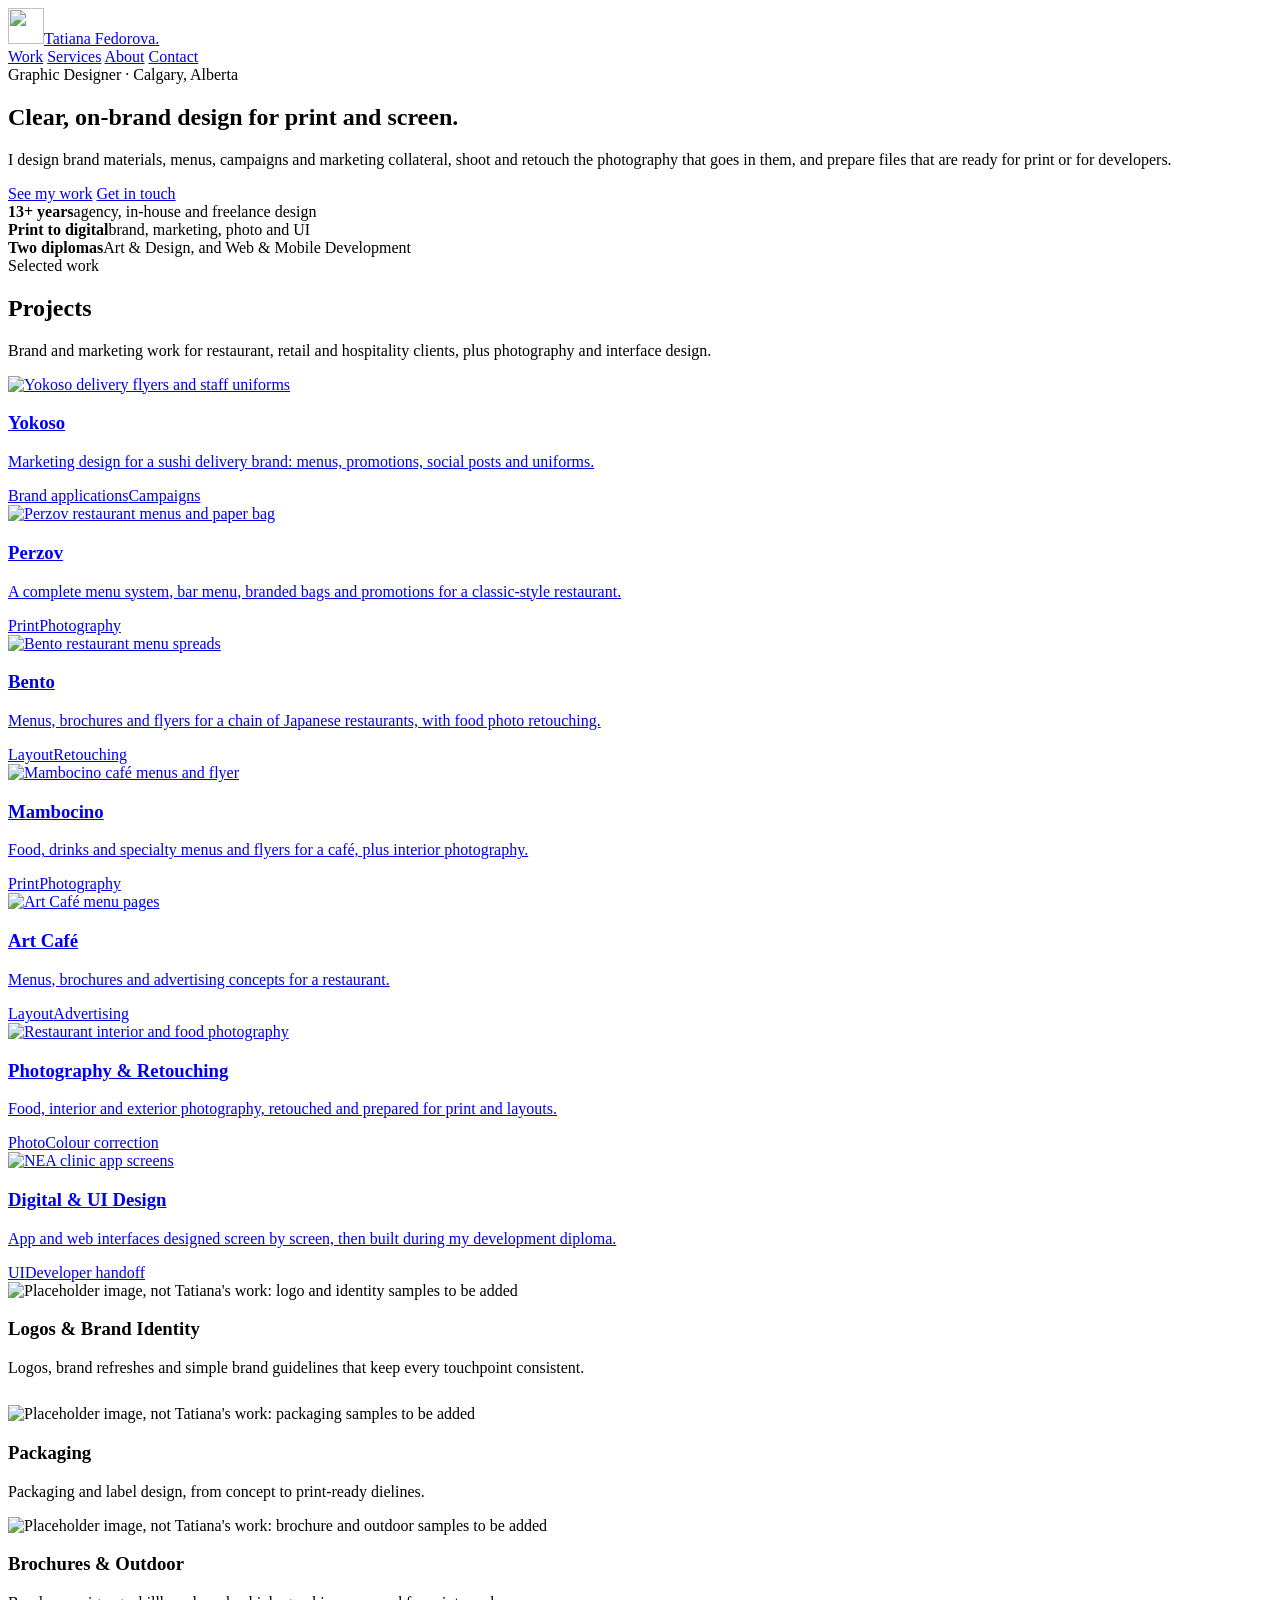
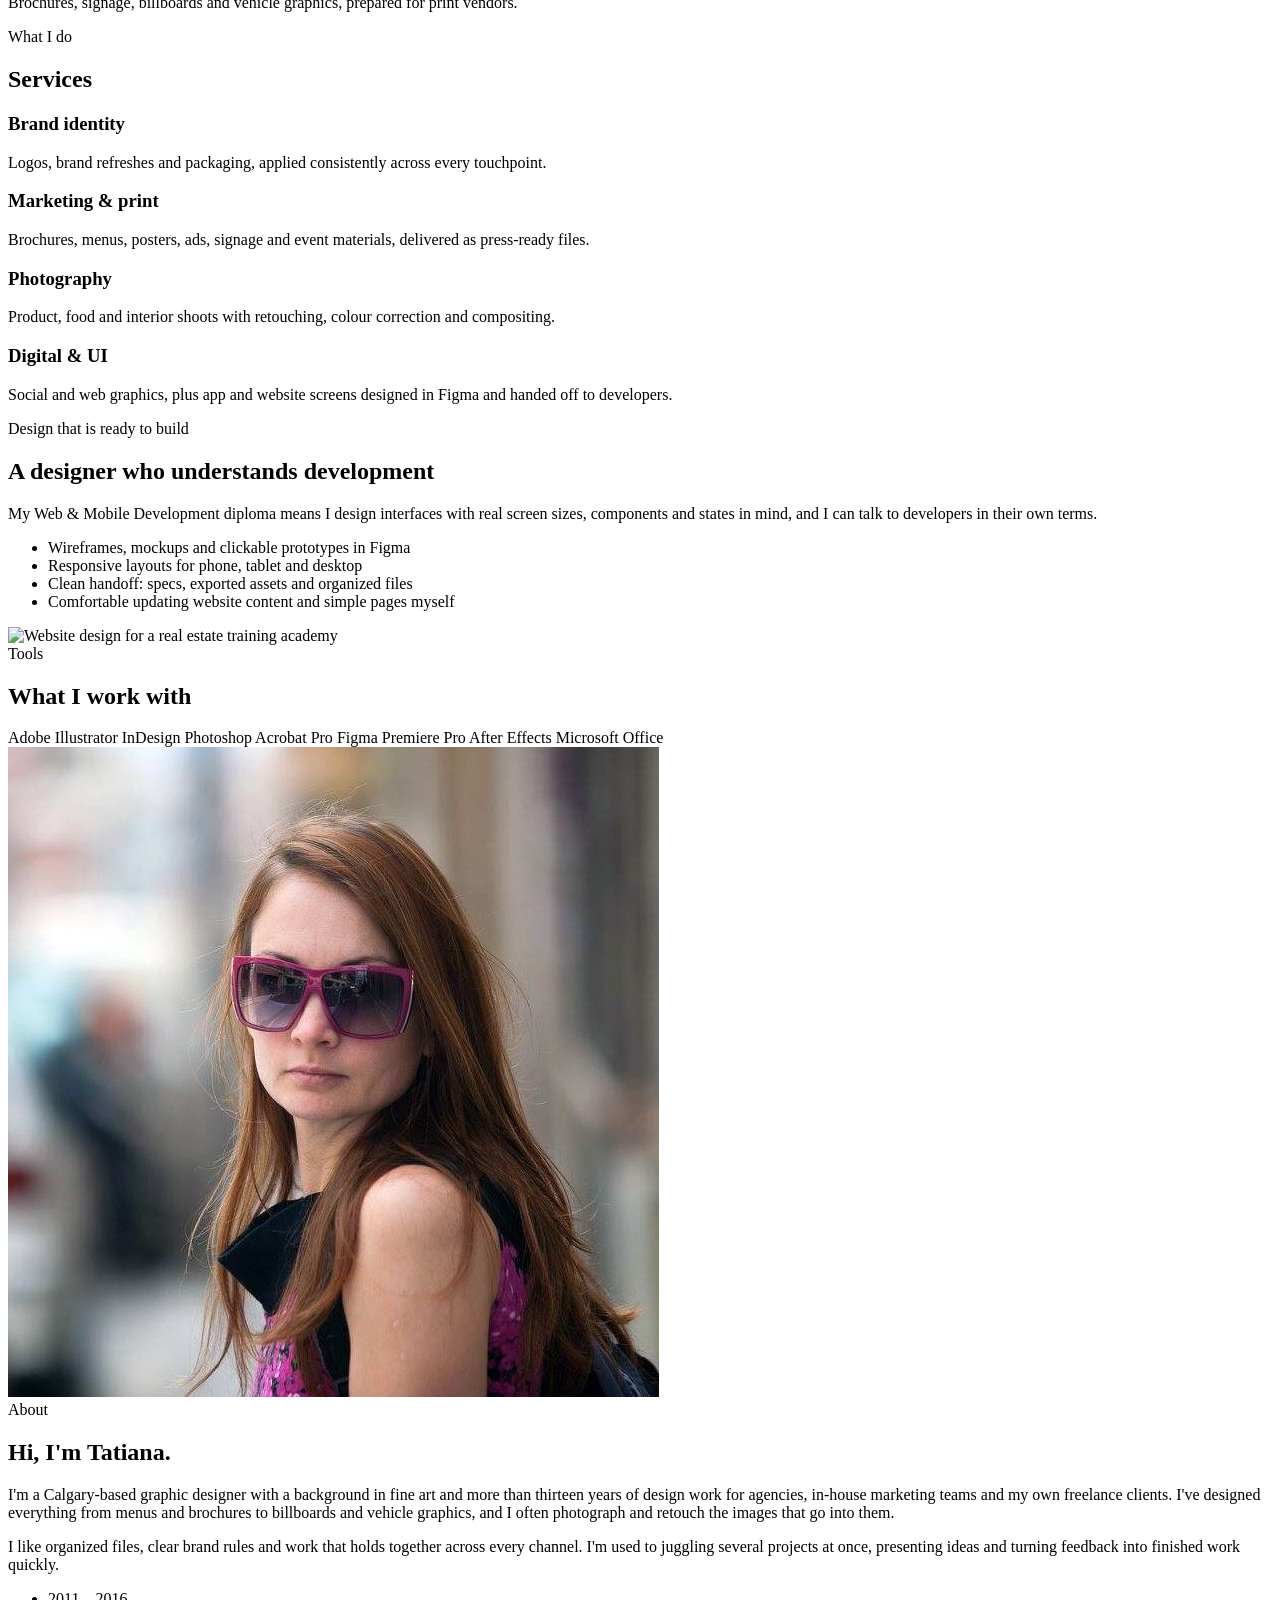
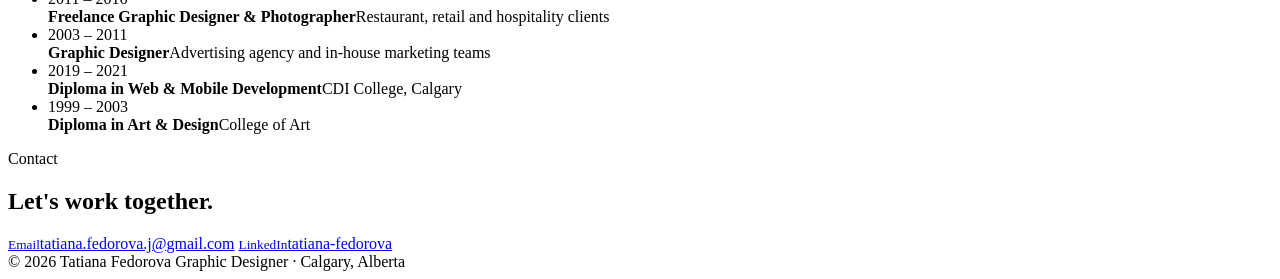
==== index.html @ d6b9706e "Update website" ====
<!doctype html>
<html lang="en">
<head>
  <meta charset="utf-8">
  <meta name="viewport" content="width=device-width, initial-scale=1">
  <title>Tatiana Fedorova | Graphic Designer, Calgary</title>
  <meta name="description" content="Graphic designer in Calgary. Brand applications, marketing and print design, photography and retouching, and UI design.">
  <link rel="icon" href="images/favicon.ico">
  <link rel="preconnect" href="https://fonts.googleapis.com">
  <link rel="preconnect" href="https://fonts.gstatic.com" crossorigin>
  <link href="https://fonts.googleapis.com/css2?family=Fraunces:opsz,wght@9..144,400;9..144,500&family=Inter:wght@400;500;600&display=swap" rel="stylesheet">
  <link rel="stylesheet" href="css/style.css">
</head>
<body>

<header class="site-header">
  <div class="wrap">
    <a class="brand" href="#top"><img src="images/logo.png" alt="" width="36" height="36"><span class="name">Tatiana Fedorova<span class="dot">.</span></span></a>
    <nav class="nav">
      <a href="#work">Work</a>
      <a href="#services">Services</a>
      <a href="#about">About</a>
      <a href="#contact">Contact</a>
    </nav>
  </div>
</header>

<main id="top">

  <section class="hero">
    <div class="wrap">
      <div class="eyebrow">Graphic Designer · Calgary, Alberta</div>
      <h1>Clear, on-brand design for print and screen.</h1>
      <p class="lead">I design brand materials, menus, campaigns and marketing collateral, shoot and retouch the photography that goes in them, and prepare files that are ready for print or for developers.</p>
      <div class="actions">
        <a class="btn" href="#work">See my work</a>
        <a class="btn ghost" href="#contact">Get in touch</a>
      </div>
      <div class="hero-meta">
        <div><strong>13+ years</strong>agency, in-house and freelance design</div>
        <div><strong>Print to digital</strong>brand, marketing, photo and UI</div>
        <div><strong>Two diplomas</strong>Art &amp; Design, and Web &amp; Mobile Development</div>
      </div>
    </div>
  </section>

  <section id="work">
    <div class="wrap">
      <div class="section-head">
        <div>
          <div class="eyebrow">Selected work</div>
          <h2>Projects</h2>
        </div>
        <p>Brand and marketing work for restaurant, retail and hospitality clients, plus photography and interface design.</p>
      </div>

      <div class="grid">
        <a class="card" href="work/yokoso.html">
          <div class="thumb"><img src="images/work/yokoso2.jpg" alt="Yokoso delivery flyers and staff uniforms" loading="lazy"></div>
          <h3>Yokoso</h3>
          <p>Marketing design for a sushi delivery brand: menus, promotions, social posts and uniforms.</p>
          <div class="tags"><span class="tag">Brand applications</span><span class="tag">Campaigns</span></div>
        </a>
        <a class="card" href="work/perzov.html">
          <div class="thumb"><img src="images/work/perzov1.jpg" alt="Perzov restaurant menus and paper bag" loading="lazy"></div>
          <h3>Perzov</h3>
          <p>A complete menu system, bar menu, branded bags and promotions for a classic-style restaurant.</p>
          <div class="tags"><span class="tag">Print</span><span class="tag">Photography</span></div>
        </a>
        <a class="card" href="work/bento.html">
          <div class="thumb"><img src="images/work/bento1.jpg" alt="Bento restaurant menu spreads" loading="lazy"></div>
          <h3>Bento</h3>
          <p>Menus, brochures and flyers for a chain of Japanese restaurants, with food photo retouching.</p>
          <div class="tags"><span class="tag">Layout</span><span class="tag">Retouching</span></div>
        </a>
        <a class="card" href="work/mambocino.html">
          <div class="thumb"><img src="images/work/mambocino1.jpg" alt="Mambocino café menus and flyer" loading="lazy"></div>
          <h3>Mambocino</h3>
          <p>Food, drinks and specialty menus and flyers for a café, plus interior photography.</p>
          <div class="tags"><span class="tag">Print</span><span class="tag">Photography</span></div>
        </a>
        <a class="card" href="work/art-cafe.html">
          <div class="thumb"><img src="images/work/artcafe2.jpg" alt="Art Café menu pages" loading="lazy"></div>
          <h3>Art Café</h3>
          <p>Menus, brochures and advertising concepts for a restaurant.</p>
          <div class="tags"><span class="tag">Layout</span><span class="tag">Advertising</span></div>
        </a>
        <a class="card" href="work/photography.html">
          <div class="thumb"><img src="images/work/photo2.jpg" alt="Restaurant interior and food photography" loading="lazy"></div>
          <h3>Photography &amp; Retouching</h3>
          <p>Food, interior and exterior photography, retouched and prepared for print and layouts.</p>
          <div class="tags"><span class="tag">Photo</span><span class="tag">Colour correction</span></div>
        </a>
        <a class="card" href="work/ui-design.html">
          <div class="thumb"><img src="images/apps/nea-app-crop.jpg" alt="NEA clinic app screens" loading="lazy"></div>
          <h3>Digital &amp; UI Design</h3>
          <p>App and web interfaces designed screen by screen, then built during my development diploma.</p>
          <div class="tags"><span class="tag">UI</span><span class="tag">Developer handoff</span></div>
        </a>

        <!-- PLACEHOLDER: replace with a real project card (copy one of the cards above) once the samples are ready. -->
        <div class="card placeholder">
          <div class="thumb"><img src="images/placeholders/logos.svg" alt="Placeholder image, not Tatiana's work: logo and identity samples to be added"></div>
          <h3>Logos &amp; Brand Identity</h3>
          <p class="muted">Logos, brand refreshes and simple brand guidelines that keep every touchpoint consistent.</p>
        </div>
      </div>

      <!-- PLACEHOLDER: more slots for work samples still to be added. Delete any you do not need. -->
      <div class="grid" style="margin-top:28px">
        <div class="card placeholder">
          <div class="thumb"><img src="images/placeholders/packaging.svg" alt="Placeholder image, not Tatiana's work: packaging samples to be added"></div>
          <h3>Packaging</h3>
          <p class="muted">Packaging and label design, from concept to print-ready dielines.</p>
        </div>
        <div class="card placeholder">
          <div class="thumb"><img src="images/placeholders/brochures.svg" alt="Placeholder image, not Tatiana's work: brochure and outdoor samples to be added"></div>
          <h3>Brochures &amp; Outdoor</h3>
          <p class="muted">Brochures, signage, billboards and vehicle graphics, prepared for print vendors.</p>
        </div>
      </div>
    </div>
  </section>

  <section id="services" class="services">
    <div class="wrap">
      <div class="section-head">
        <div>
          <div class="eyebrow">What I do</div>
          <h2>Services</h2>
        </div>
      </div>
      <div class="service-grid">
        <div class="service">
          <h3>Brand identity</h3>
          <p>Logos, brand refreshes and packaging, applied consistently across every touchpoint.</p>
        </div>
        <div class="service">
          <h3>Marketing &amp; print</h3>
          <p>Brochures, menus, posters, ads, signage and event materials, delivered as press-ready files.</p>
        </div>
        <div class="service">
          <h3>Photography</h3>
          <p>Product, food and interior shoots with retouching, colour correction and compositing.</p>
        </div>
        <div class="service">
          <h3>Digital &amp; UI</h3>
          <p>Social and web graphics, plus app and website screens designed in Figma and handed off to developers.</p>
        </div>
      </div>
    </div>
  </section>

  <section>
    <div class="wrap split">
      <div>
        <div class="eyebrow">Design that is ready to build</div>
        <h2>A designer who understands development</h2>
        <p class="muted">My Web &amp; Mobile Development diploma means I design interfaces with real screen sizes, components and states in mind, and I can talk to developers in their own terms.</p>
        <ul class="checklist">
          <li>Wireframes, mockups and clickable prototypes in Figma</li>
          <li>Responsive layouts for phone, tablet and desktop</li>
          <li>Clean handoff: specs, exported assets and organized files</li>
          <li>Comfortable updating website content and simple pages myself</li>
        </ul>
      </div>
      <img src="images/apps/responsive-page.jpg" alt="Website design for a real estate training academy" loading="lazy">
    </div>
  </section>

  <section>
    <div class="wrap">
      <div class="eyebrow">Tools</div>
      <h2>What I work with</h2>
      <div class="tools">
        <span>Adobe Illustrator</span>
        <span>InDesign</span>
        <span>Photoshop</span>
        <span>Acrobat Pro</span>
        <span>Figma</span>
        <span>Premiere Pro</span>
        <span>After Effects</span>
        <span>Microsoft Office</span>
      </div>
    </div>
  </section>

  <section id="about" class="services">
    <div class="wrap about">
      <!-- PLACEHOLDER: swap for a professional headshot (square, at least 700 x 700 px) when available. -->
      <img src="images/me.jpg" alt="Tatiana Fedorova">
      <div>
        <div class="eyebrow">About</div>
        <h2>Hi, I'm Tatiana.</h2>
        <p>I'm a Calgary-based graphic designer with a background in fine art and more than thirteen years of design work for agencies, in-house marketing teams and my own freelance clients. I've designed everything from menus and brochures to billboards and vehicle graphics, and I often photograph and retouch the images that go into them.</p>
        <p>I like organized files, clear brand rules and work that holds together across every channel. I'm used to juggling several projects at once, presenting ideas and turning feedback into finished work quickly.</p>
        <ul class="timeline">
          <li><div class="when">2011 – 2016</div><div><strong>Freelance Graphic Designer &amp; Photographer</strong><span>Restaurant, retail and hospitality clients</span></div></li>
          <li><div class="when">2003 – 2011</div><div><strong>Graphic Designer</strong><span>Advertising agency and in-house marketing teams</span></div></li>
          <li><div class="when">2019 – 2021</div><div><strong>Diploma in Web &amp; Mobile Development</strong><span>CDI College, Calgary</span></div></li>
          <li><div class="when">1999 – 2003</div><div><strong>Diploma in Art &amp; Design</strong><span>College of Art</span></div></li>
        </ul>
      </div>
    </div>
  </section>

  <section id="contact" class="contact">
    <div class="wrap">
      <div class="eyebrow">Contact</div>
      <h2>Let's work together.</h2>
      <div class="contact-links">
        <a href="mailto:tatiana.fedorova.j@gmail.com"><small>Email</small>tatiana.fedorova.j@gmail.com</a>
        <a href="https://www.linkedin.com/in/tatiana-fedorova-549882119" target="_blank" rel="noopener"><small>LinkedIn</small>tatiana-fedorova</a>
      </div>
      <!-- PLACEHOLDER: add a PDF resume as resume.pdf in this folder, then uncomment the line below. -->
      <!-- <p style="margin-top:32px"><a class="btn ghost" style="color:#fff;border-color:#fff" href="resume.pdf">Download resume (PDF)</a></p> -->
    </div>
  </section>

</main>

<footer class="site-footer">
  <div class="wrap">
    <span>© 2026 Tatiana Fedorova</span>
    <span>Graphic Designer · Calgary, Alberta</span>
  </div>
</footer>

</body>
</html>
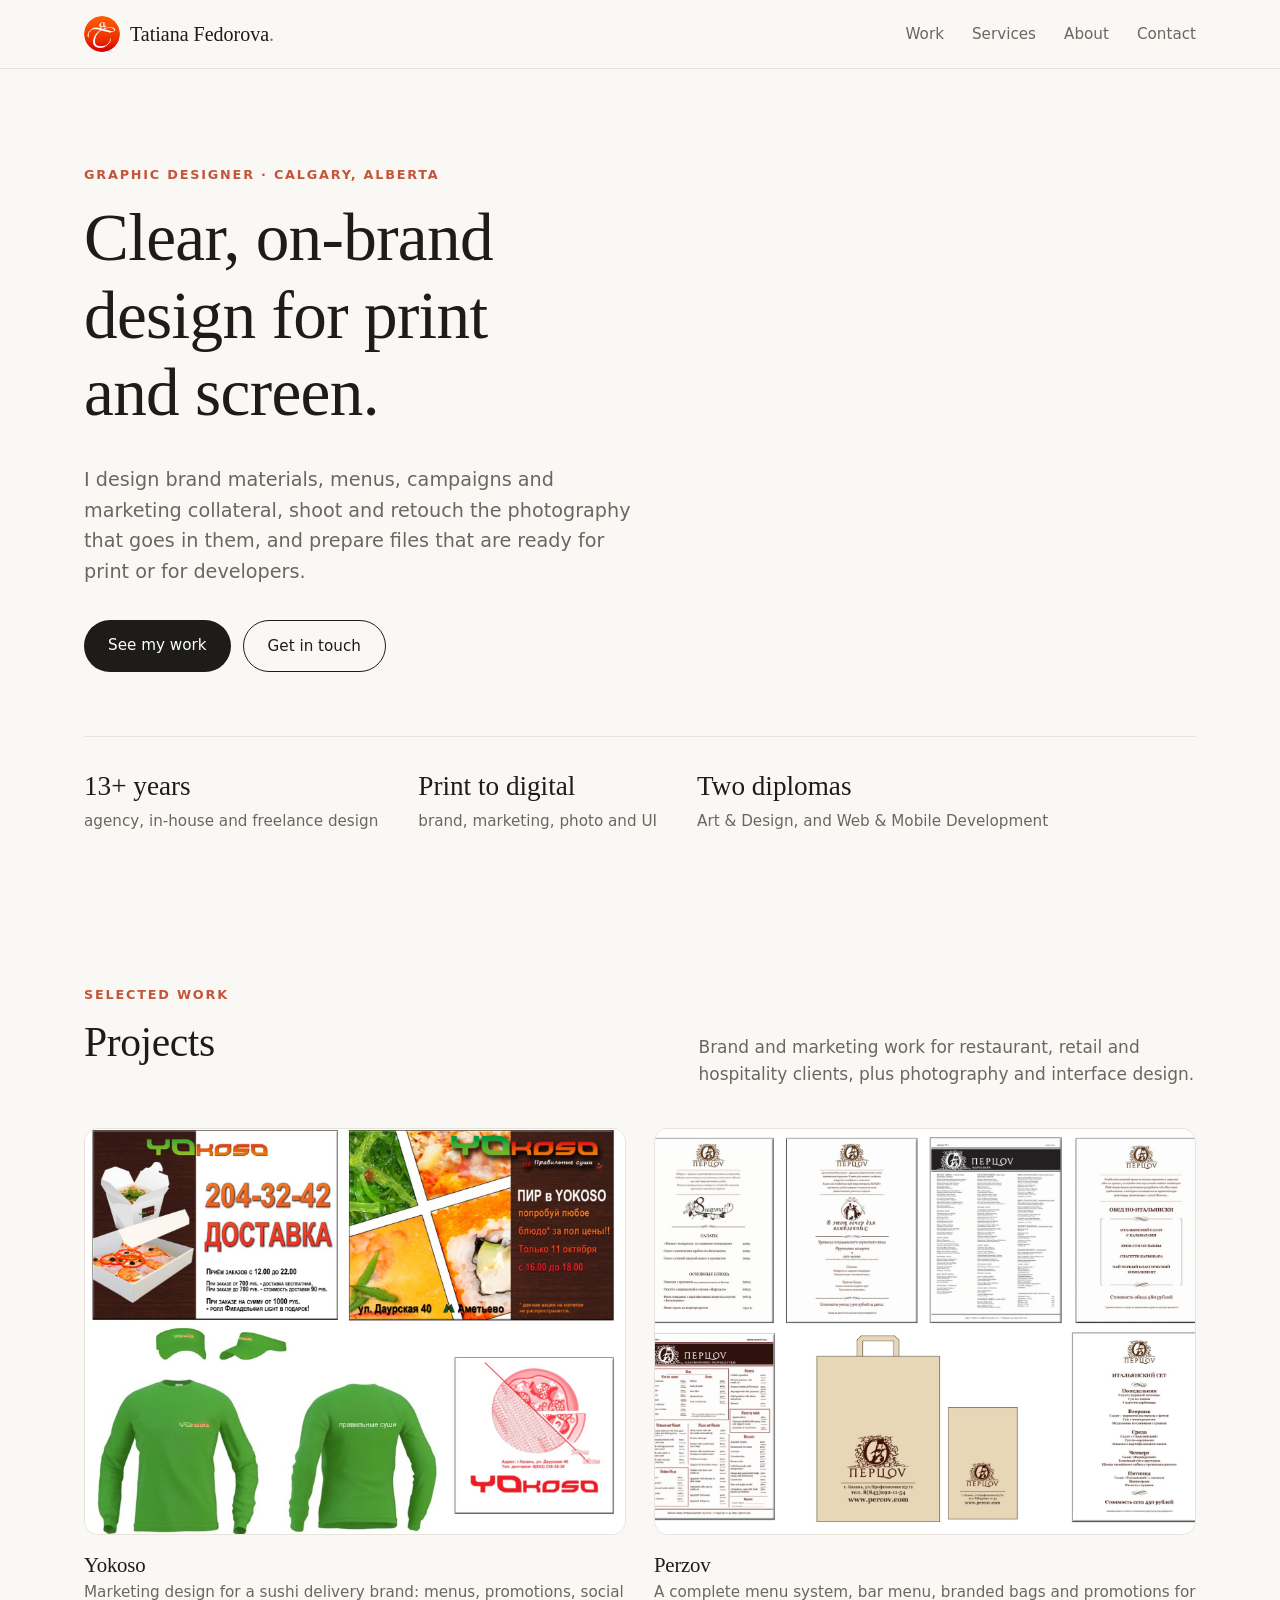
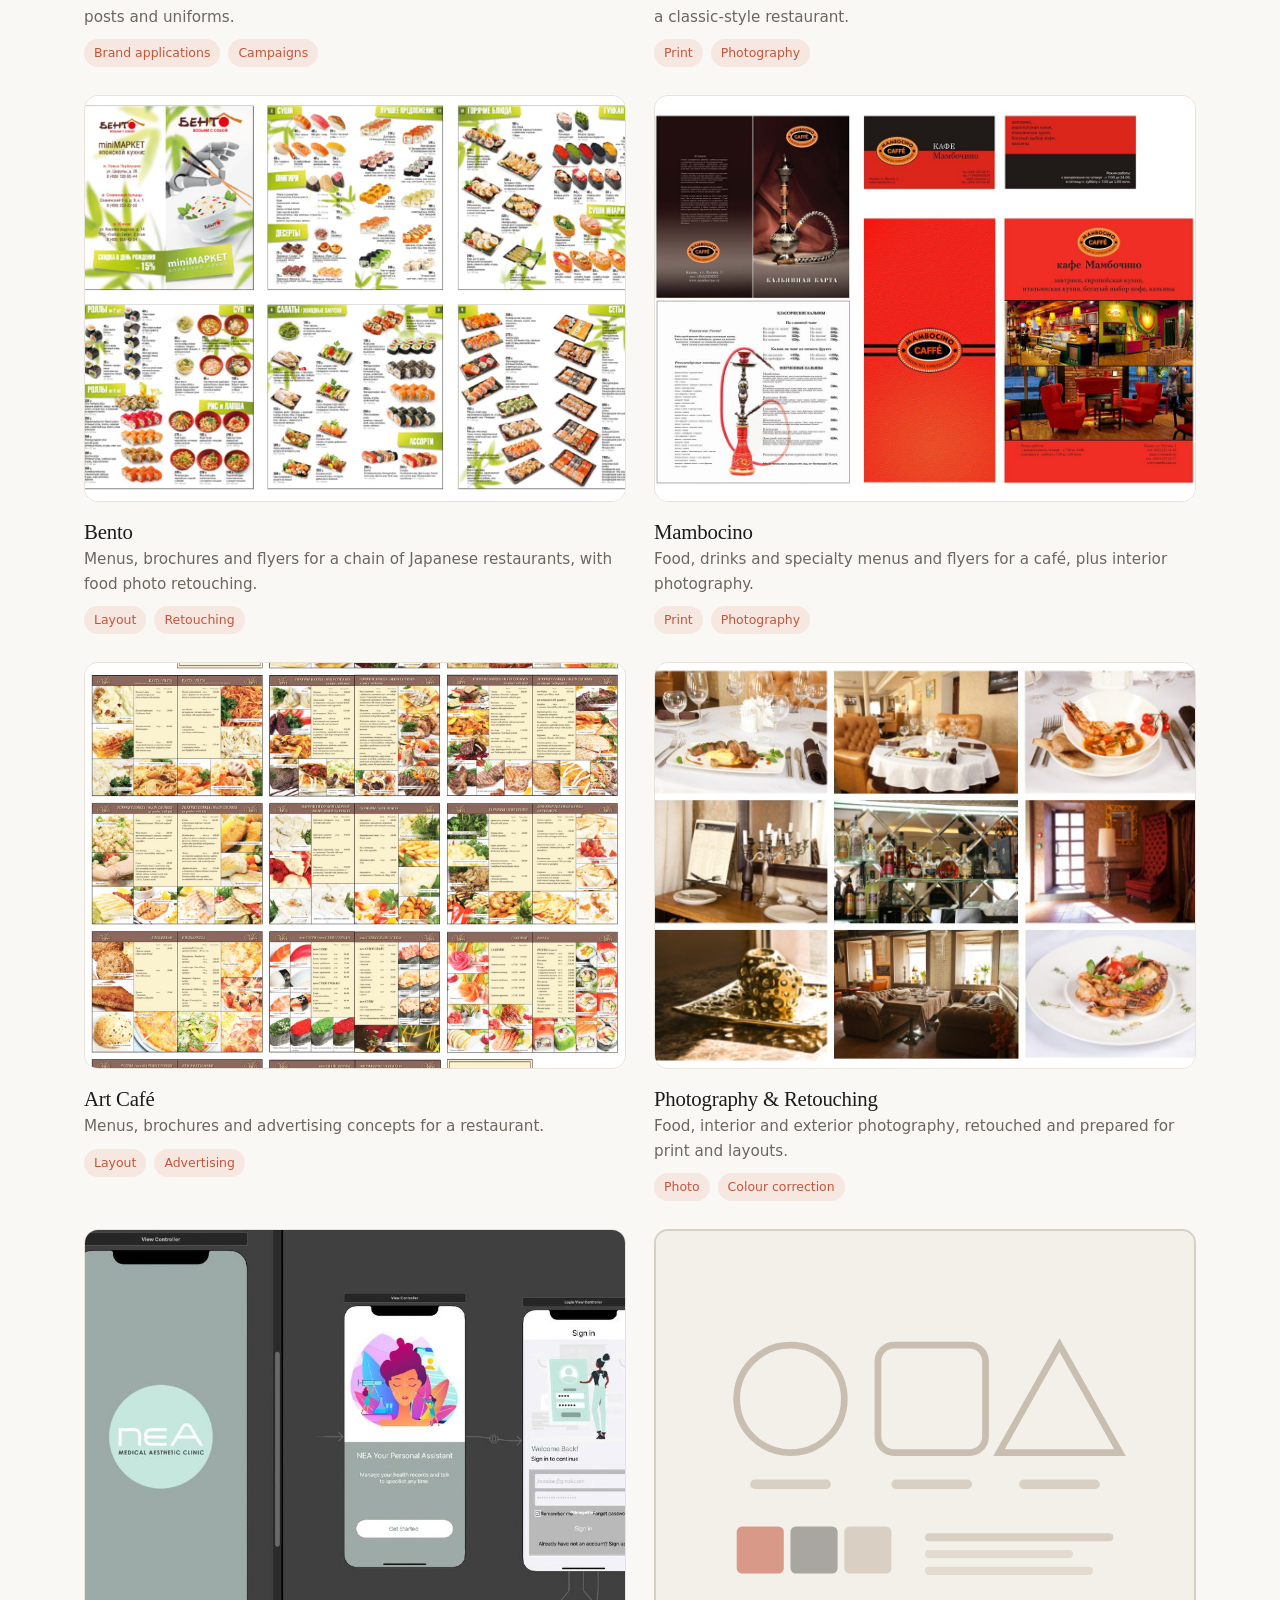
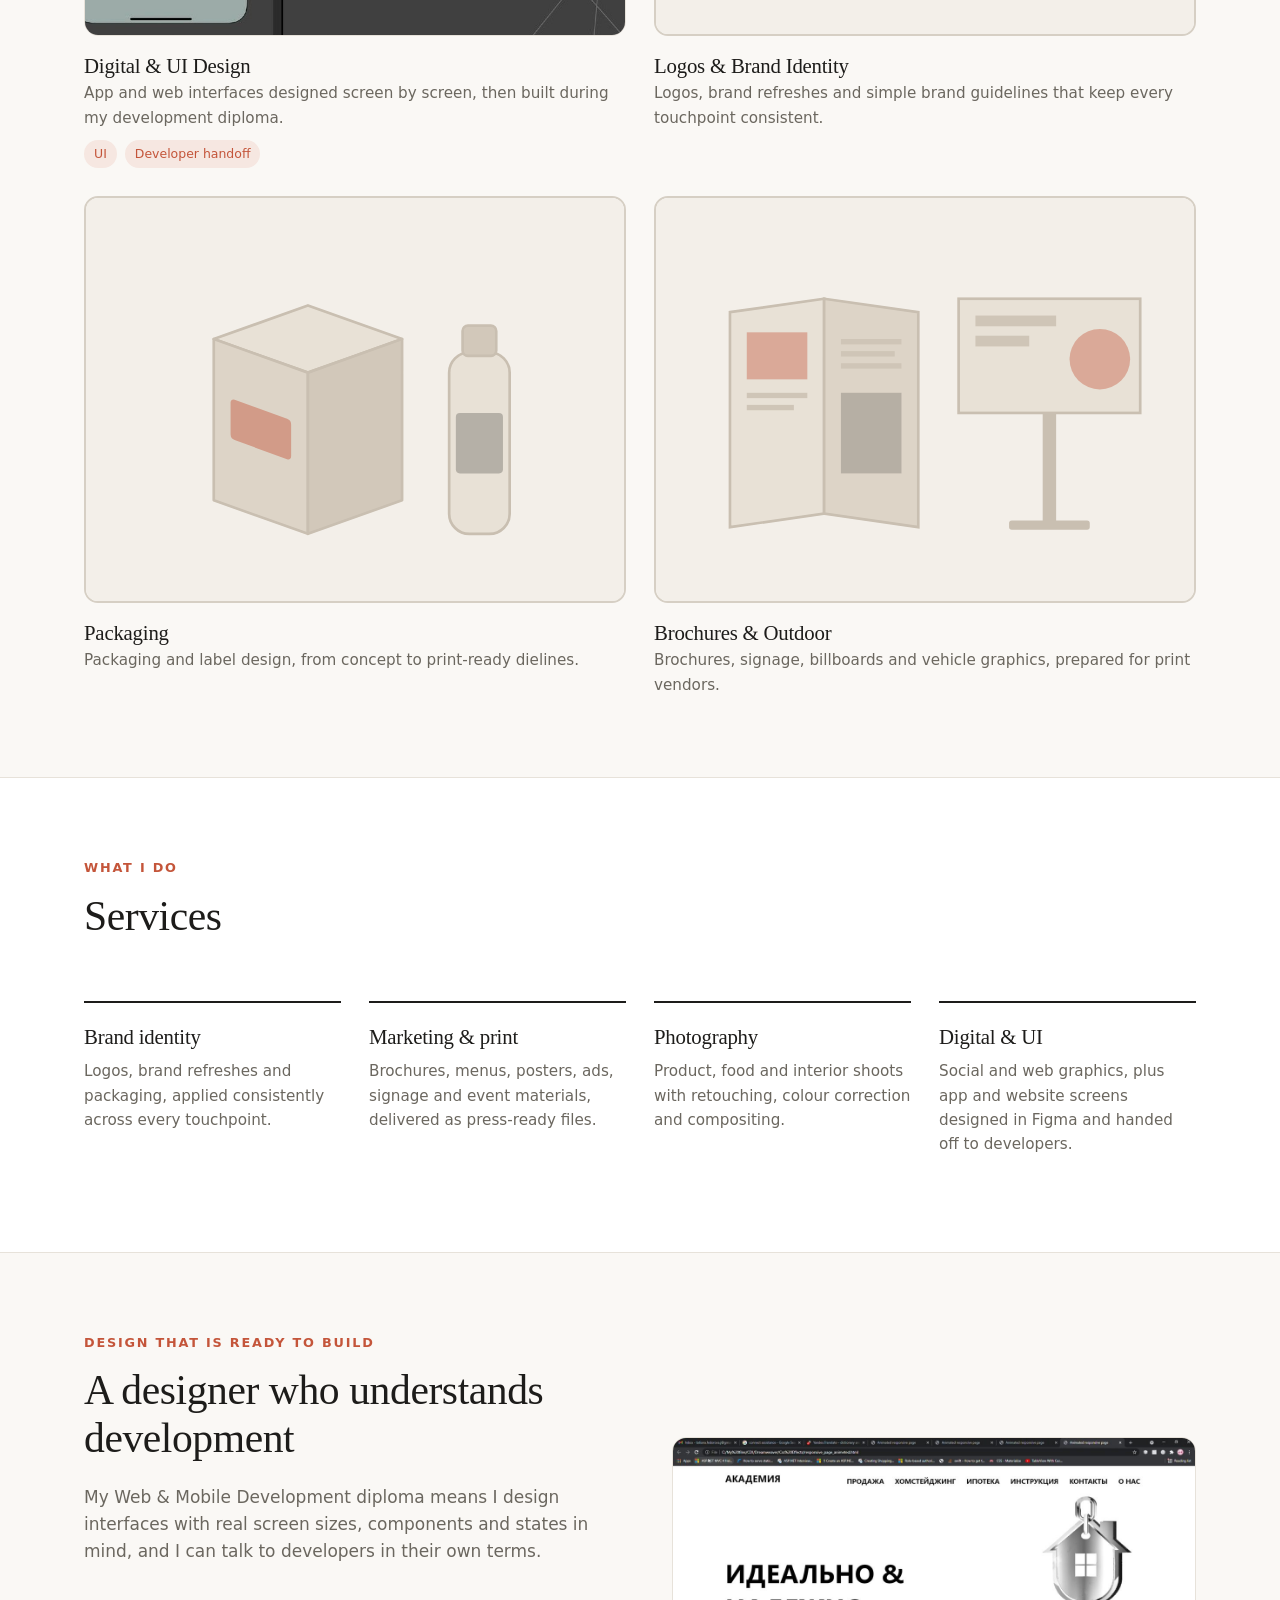
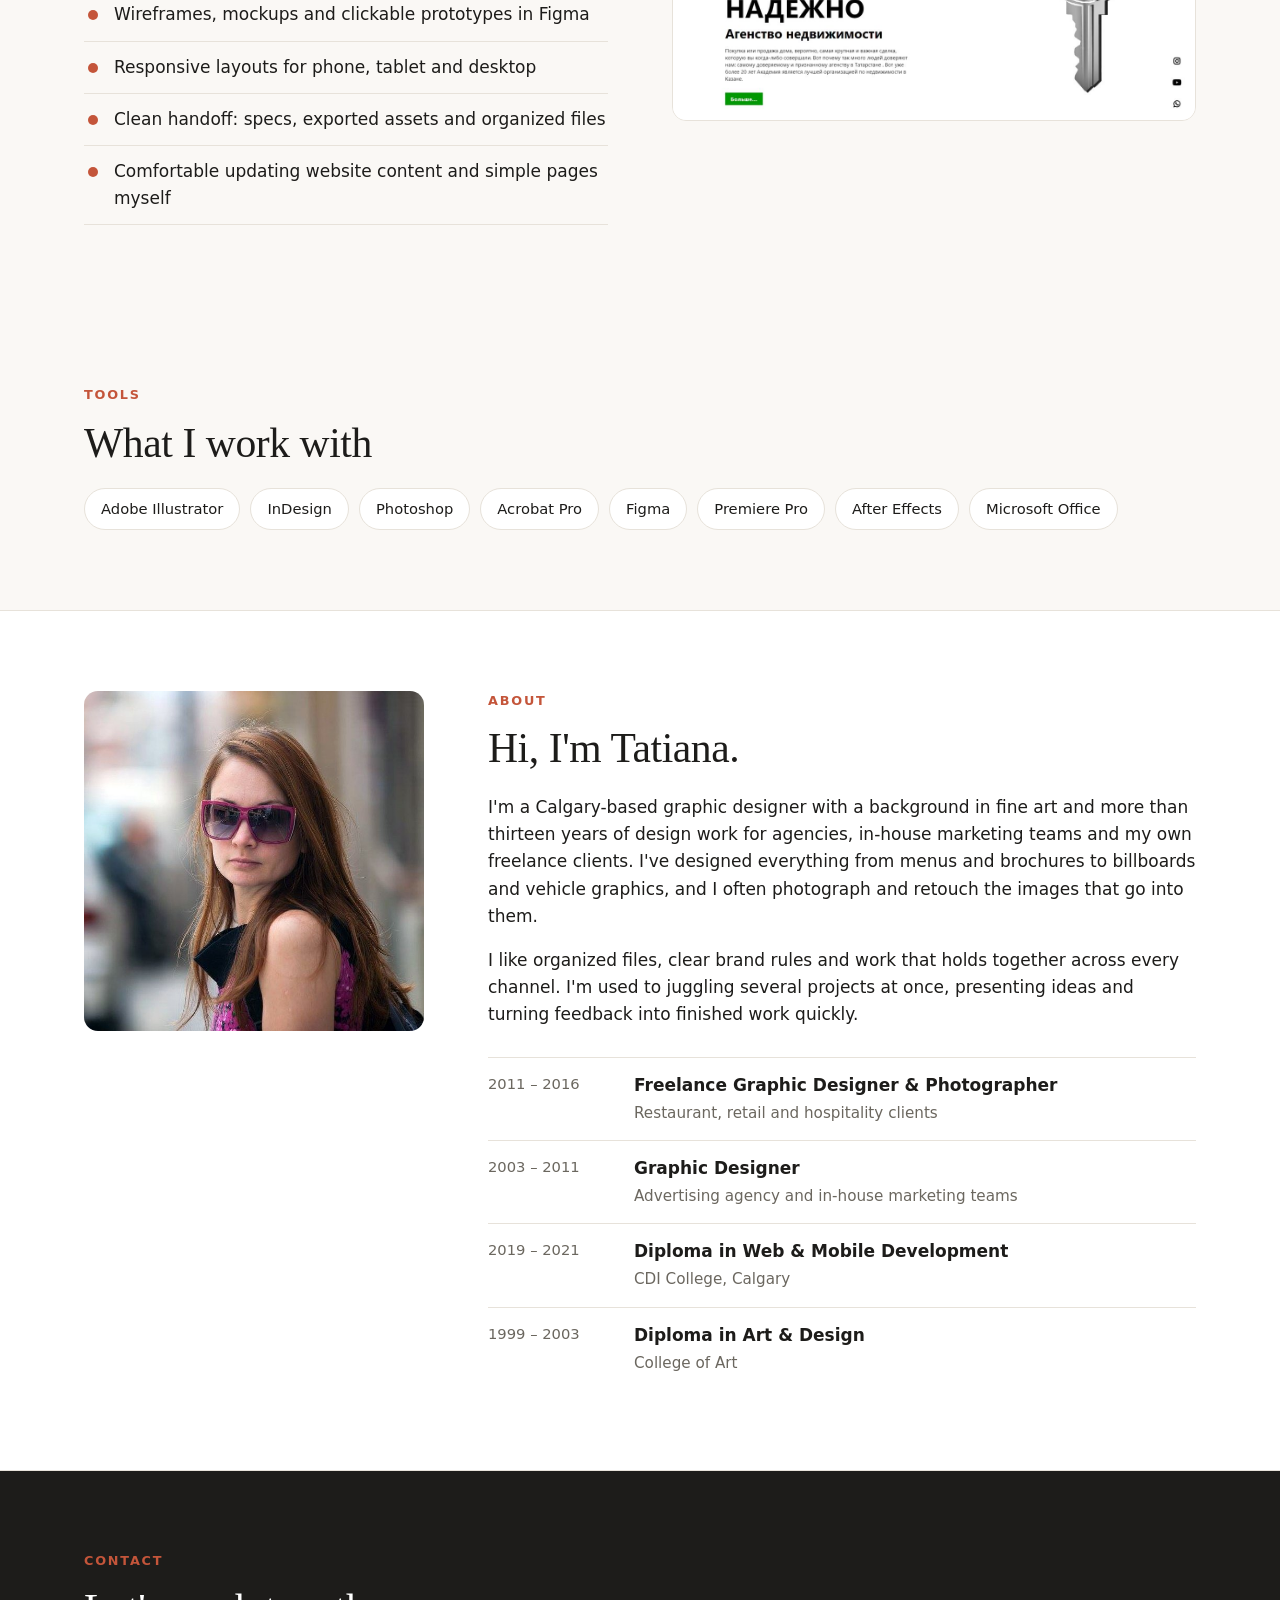
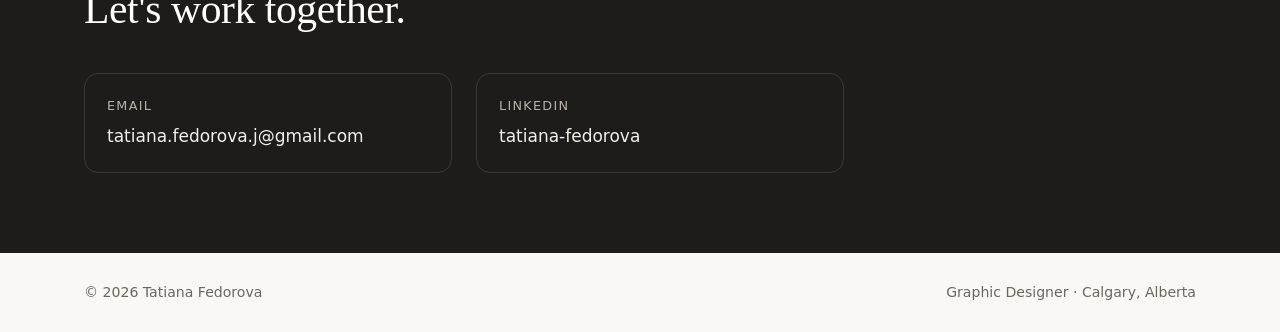
==== commit 3baf1936: "Update index.html" ====
--- a/index.html
+++ b/index.html
@@ -210,7 +210,7 @@
       <h2>Let's work together.</h2>
       <div class="contact-links">
         <a href="mailto:tatiana.fedorova.j@gmail.com"><small>Email</small>tatiana.fedorova.j@gmail.com</a>
-        <a href="https://www.linkedin.com/in/tatiana-fedorova-549882119" target="_blank" rel="noopener"><small>LinkedIn</small>tatiana-fedorova</a>
+        <a href="https://www.linkedin.com/in/tatiana-j-fedorova" target="_blank" rel="noopener"><small>LinkedIn</small>tatiana-fedorova</a>
       </div>
       <!-- PLACEHOLDER: add a PDF resume as resume.pdf in this folder, then uncomment the line below. -->
       <!-- <p style="margin-top:32px"><a class="btn ghost" style="color:#fff;border-color:#fff" href="resume.pdf">Download resume (PDF)</a></p> -->
--- a/css/style.css
+++ b/css/style.css
@@ -0,0 +1,168 @@
+/* Tatiana Fedorova portfolio. Plain CSS, no build step. */
+:root {
+  --bg: #faf8f5;
+  --surface: #ffffff;
+  --ink: #1d1c1a;
+  --muted: #6b675f;
+  --line: #e7e2da;
+  --accent: #c4553a;
+  --accent-soft: #f6e7e1;
+  --radius: 14px;
+  --max: 1160px;
+  --serif: "Fraunces", Georgia, serif;
+  --sans: "Inter", system-ui, -apple-system, "Segoe UI", sans-serif;
+}
+
+* { box-sizing: border-box; }
+html { scroll-behavior: smooth; }
+body {
+  margin: 0;
+  background: var(--bg);
+  color: var(--ink);
+  font: 400 17px/1.6 var(--sans);
+  -webkit-font-smoothing: antialiased;
+}
+img { max-width: 100%; display: block; }
+a { color: inherit; }
+h1, h2, h3 { font-family: var(--serif); font-weight: 500; line-height: 1.15; margin: 0 0 .5em; letter-spacing: -0.01em; }
+h1 { font-size: clamp(2.4rem, 5.5vw, 4.2rem); }
+h2 { font-size: clamp(1.8rem, 3.4vw, 2.6rem); }
+h3 { font-size: 1.3rem; }
+p { margin: 0 0 1em; }
+
+.wrap { max-width: var(--max); margin: 0 auto; padding: 0 24px; }
+.eyebrow { font-size: .8rem; font-weight: 600; letter-spacing: .14em; text-transform: uppercase; color: var(--accent); margin-bottom: 14px; }
+.muted { color: var(--muted); }
+
+/* Header */
+.site-header { position: sticky; top: 0; z-index: 10; background: rgba(250, 248, 245, .9); backdrop-filter: blur(10px); border-bottom: 1px solid var(--line); }
+.site-header .wrap { display: flex; gap: 12px; align-items: center; justify-content: space-between; height: 68px; }
+.brand { font-family: var(--serif); font-size: 1.25rem; text-decoration: none; display: flex; align-items: center; gap: 10px; }
+.brand img { width: 36px; height: 36px; border-radius: 50%; }
+.brand .name { white-space: nowrap; }
+.brand .dot { color: var(--accent); }
+.nav { display: flex; gap: 28px; }
+.nav a { text-decoration: none; font-size: .95rem; color: var(--muted); }
+.nav a:hover { color: var(--ink); }
+
+/* Buttons */
+.btn { display: inline-block; padding: 13px 24px; border-radius: 999px; background: var(--ink); color: #fff; text-decoration: none; font-weight: 500; font-size: .95rem; transition: background .2s; }
+.btn:hover { background: var(--accent); }
+.btn.ghost { background: transparent; color: var(--ink); border: 1px solid var(--ink); }
+.btn.ghost:hover { background: var(--ink); color: #fff; }
+
+/* Hero */
+.hero { padding: 96px 0 72px; }
+.hero h1 { max-width: 15ch; }
+.hero .lead { font-size: 1.2rem; color: var(--muted); max-width: 46ch; margin: 18px 0 32px; }
+.hero .actions { display: flex; gap: 12px; flex-wrap: wrap; }
+.hero-meta { display: flex; gap: 40px; flex-wrap: wrap; margin-top: 64px; padding-top: 28px; border-top: 1px solid var(--line); }
+.hero-meta div { font-size: .95rem; color: var(--muted); }
+.hero-meta strong { display: block; font-family: var(--serif); font-weight: 500; font-size: 1.7rem; color: var(--ink); }
+
+section { padding: 80px 0; }
+.section-head { display: flex; justify-content: space-between; align-items: end; gap: 24px; margin-bottom: 40px; flex-wrap: wrap; }
+.section-head p { max-width: 46ch; color: var(--muted); margin: 0; }
+
+/* Work grid */
+.grid { display: grid; grid-template-columns: repeat(2, 1fr); gap: 28px; }
+.card { text-decoration: none; display: block; }
+.card .thumb { aspect-ratio: 4 / 3; border-radius: var(--radius); overflow: hidden; background: var(--surface); border: 1px solid var(--line); }
+.card .thumb img { width: 100%; height: 100%; object-fit: cover; transition: transform .5s ease; }
+.card:hover .thumb img { transform: scale(1.035); }
+.card h3 { margin: 18px 0 4px; }
+.card p { color: var(--muted); font-size: .95rem; margin: 0; }
+.tags { display: flex; gap: 8px; flex-wrap: wrap; margin-top: 10px; }
+.tag { font-size: .78rem; padding: 4px 10px; border-radius: 999px; background: var(--accent-soft); color: var(--accent); }
+
+/* Placeholders for work samples still to be added */
+.placeholder .thumb { display: flex; align-items: center; justify-content: center; flex-direction: column; gap: 6px; background: repeating-linear-gradient(45deg, #fff, #fff 12px, #f6f3ee 12px, #f6f3ee 24px); border: 2px dashed #d6cfc4; color: var(--muted); text-align: center; padding: 20px; }
+.placeholder .thumb img { width: 100%; height: 100%; object-fit: cover; }
+.placeholder .thumb:has(img) { padding: 0; border-style: solid; }
+.placeholder .thumb strong { color: var(--ink); font-weight: 600; }
+.placeholder-note { font-size: .8rem; font-weight: 600; letter-spacing: .1em; text-transform: uppercase; color: #a39b8e; }
+
+/* Services */
+.services { background: var(--surface); border-top: 1px solid var(--line); border-bottom: 1px solid var(--line); }
+.service-grid { display: grid; grid-template-columns: repeat(4, 1fr); gap: 28px; }
+.service { padding-top: 22px; border-top: 2px solid var(--ink); }
+.service p { color: var(--muted); font-size: .95rem; }
+
+/* Split block */
+.split { display: grid; grid-template-columns: 1fr 1fr; gap: 64px; align-items: center; }
+.split img { border-radius: var(--radius); border: 1px solid var(--line); }
+.checklist { list-style: none; padding: 0; margin: 24px 0 0; }
+.checklist li { padding: 12px 0 12px 30px; border-bottom: 1px solid var(--line); position: relative; }
+.checklist li::before { content: ""; position: absolute; left: 4px; top: 21px; width: 10px; height: 10px; border-radius: 50%; background: var(--accent); }
+
+/* Tools */
+.tools { display: flex; flex-wrap: wrap; gap: 10px; margin-top: 18px; }
+.tools span { padding: 8px 16px; border: 1px solid var(--line); border-radius: 999px; background: var(--surface); font-size: .92rem; }
+
+/* About */
+.about { display: grid; grid-template-columns: 340px 1fr; gap: 64px; align-items: start; }
+.about img { border-radius: var(--radius); aspect-ratio: 1; object-fit: cover; width: 100%; }
+.timeline { list-style: none; padding: 0; margin: 28px 0 0; }
+.timeline li { display: grid; grid-template-columns: 130px 1fr; gap: 16px; padding: 14px 0; border-top: 1px solid var(--line); }
+.timeline .when { color: var(--muted); font-size: .92rem; }
+.timeline strong { display: block; font-weight: 600; }
+.timeline span { color: var(--muted); font-size: .95rem; }
+
+/* Contact */
+.contact { background: var(--ink); color: #f3efe9; }
+.contact h2 { color: #fff; max-width: 18ch; }
+.contact .muted { color: #b8b1a6; }
+.contact-links { display: grid; grid-template-columns: repeat(2, 1fr); max-width: 760px; gap: 24px; margin-top: 40px; }
+.contact-links a { display: block; padding: 22px; border: 1px solid #3a3834; border-radius: var(--radius); text-decoration: none; transition: border-color .2s; }
+.contact-links a:hover { border-color: var(--accent); }
+.contact-links small { display: block; color: #b8b1a6; font-size: .8rem; letter-spacing: .1em; text-transform: uppercase; margin-bottom: 6px; }
+
+.site-footer { padding: 28px 0; font-size: .88rem; color: var(--muted); }
+.site-footer .wrap { display: flex; justify-content: space-between; gap: 16px; flex-wrap: wrap; }
+
+/* Project pages */
+.project-hero { padding: 72px 0 40px; }
+.back { display: inline-block; margin-bottom: 28px; color: var(--muted); text-decoration: none; font-size: .95rem; }
+.back:hover { color: var(--ink); }
+.project-hero .lead { font-size: 1.15rem; color: var(--muted); max-width: 60ch; }
+.facts { display: grid; grid-template-columns: repeat(3, 1fr); gap: 24px; margin: 40px 0 0; padding: 24px 0; border-top: 1px solid var(--line); border-bottom: 1px solid var(--line); }
+.facts dt { font-size: .78rem; letter-spacing: .12em; text-transform: uppercase; color: var(--muted); margin-bottom: 6px; }
+.facts dd { margin: 0; }
+.gallery { display: grid; gap: 28px; padding: 24px 0 80px; }
+.gallery figure { margin: 0; }
+.gallery img { width: 100%; border-radius: var(--radius); border: 1px solid var(--line); background: #fff; cursor: zoom-in; }
+.gallery figcaption { margin-top: 10px; font-size: .9rem; color: var(--muted); }
+.gallery.two { grid-template-columns: 1fr 1fr; align-items: start; }
+.next-project { border-top: 1px solid var(--line); padding: 48px 0; }
+.next-project a { text-decoration: none; font-family: var(--serif); font-size: 1.8rem; }
+.next-project a:hover { color: var(--accent); }
+
+/* Lightbox */
+.lightbox { position: fixed; inset: 0; background: rgba(20, 19, 17, .92); display: none; align-items: center; justify-content: center; padding: 24px; z-index: 50; cursor: zoom-out; }
+.lightbox.open { display: flex; }
+.lightbox img { max-height: 92vh; max-width: 100%; border-radius: 8px; }
+
+@media (max-width: 900px) {
+  .service-grid { grid-template-columns: 1fr 1fr; }
+  .split, .about { grid-template-columns: 1fr; gap: 36px; }
+  .about img { max-width: 320px; }
+  .contact-links { grid-template-columns: 1fr; }
+}
+@media (max-width: 640px) {
+  body { font-size: 16px; }
+  .wrap { padding: 0 16px; }
+  .nav { gap: 14px; }
+  .nav a { font-size: .9rem; }
+  .brand { font-size: 1.05rem; gap: 8px; }
+  .brand img { width: 30px; height: 30px; }
+  .nav a:nth-child(2) { display: none; }
+  .hero { padding: 56px 0 48px; }
+  .grid, .gallery.two, .service-grid, .facts { grid-template-columns: 1fr; }
+  section { padding: 56px 0; }
+  .timeline li { grid-template-columns: 1fr; gap: 2px; }
+}
+@media (max-width: 400px) {
+  .brand { font-size: .95rem; }
+  .nav { gap: 10px; }
+  .nav a { font-size: .85rem; }
+}
